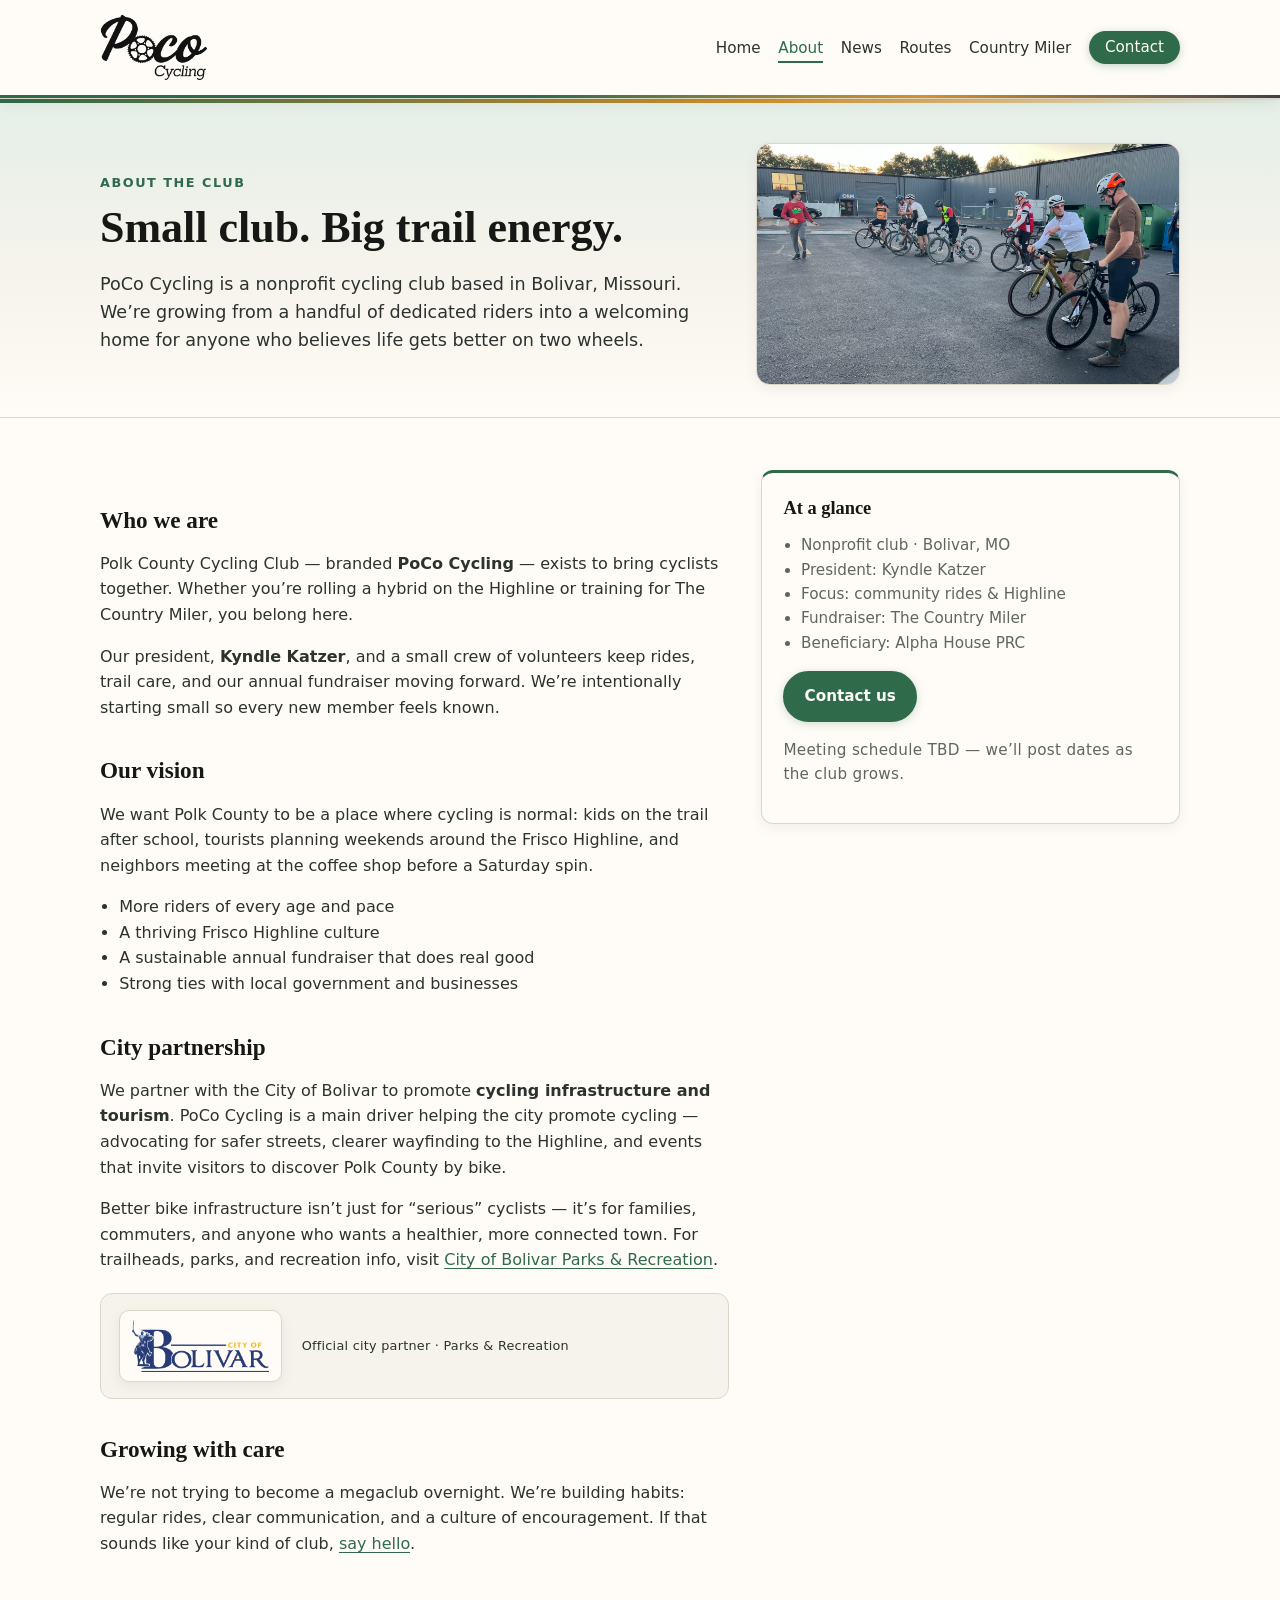
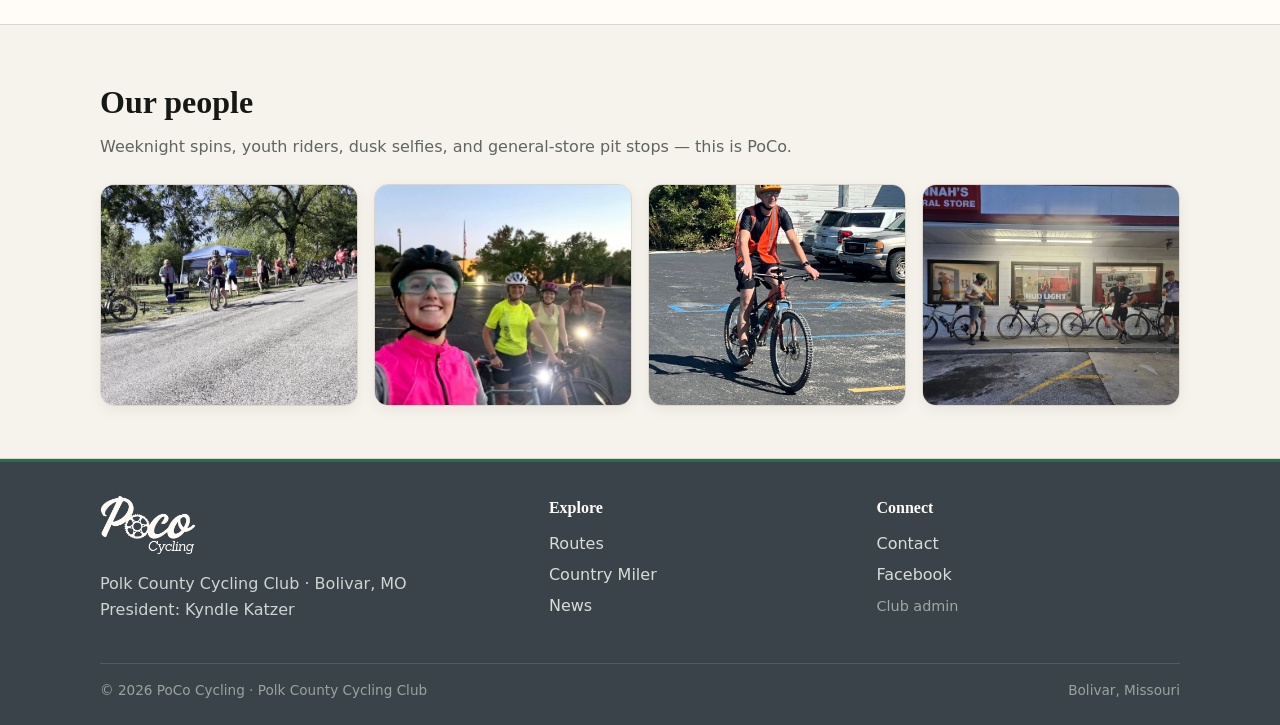
==== about.html @ ad8faf5b "Hide club join signup until membership form is ready Nav/footer CTAs now say Contact. Contact page e" ====
<!DOCTYPE html>
<html lang="en">
<head>
  <meta charset="utf-8">
  <meta name="viewport" content="width=device-width, initial-scale=1">
  <title>About — PoCo Cycling</title>
  <meta name="description" content="Who we are: Polk County Cycling Club in Bolivar, MO — mission, city partnership, and growth.">
  <link rel="stylesheet" href="css/styles.css">
  <link rel="icon" href="assets/poco-logo.png" type="image/png">
</head>
<body>
  <header class="site-header">
    <div class="container nav-wrap">
      <a class="brand" href="index.html" aria-label="PoCo Cycling home">
        <img class="brand-mark" src="assets/poco-logo-transparent.png" alt="PoCo Cycling">
      </a>
      <button class="nav-toggle" type="button" aria-expanded="false" aria-controls="site-nav">Menu</button>
      <nav class="site-nav" id="site-nav" aria-label="Primary">
        <ul>
          <li><a href="index.html">Home</a></li>
          <li><a href="about.html" aria-current="page">About</a></li>
          <li><a href="news.html">News</a></li>
          <li><a href="routes.html">Routes</a></li>
          <li><a href="country-miler.html">Country Miler</a></li>
          <li><a class="nav-cta" href="contact.html">Contact</a></li>
        </ul>
      </nav>
    </div>
  </header>

  <main>
    <section class="page-hero page-hero-split">
      <div class="container page-hero-grid">
        <div class="page-hero-copy">
          <p class="eyebrow">About the club</p>
          <h1>Small club. Big trail energy.</h1>
          <p class="lede">PoCo Cycling is a nonprofit cycling club based in Bolivar, Missouri. We’re growing from a handful of dedicated riders into a welcoming home for anyone who believes life gets better on two wheels.</p>
        </div>
        <aside class="page-hero-aside">
          <figure class="hero-aside-card">
            <img src="assets/photos/group-prep-parking-lot.jpg" alt="Group of PoCo cyclists preparing for a ride in a parking lot at golden hour" width="900" height="600" loading="eager">
          </figure>
        </aside>
      </div>
    </section>

    <section class="section">
      <div class="container two-col">
        <div class="prose">
          <h2>Who we are</h2>
          <p>Polk County Cycling Club — branded <strong>PoCo Cycling</strong> — exists to bring cyclists together. Whether you’re rolling a hybrid on the Highline or training for The Country Miler, you belong here.</p>
          <p>Our president, <strong>Kyndle Katzer</strong>, and a small crew of volunteers keep rides, trail care, and our annual fundraiser moving forward. We’re intentionally starting small so every new member feels known.</p>

          <h2>Our vision</h2>
          <p>We want Polk County to be a place where cycling is normal: kids on the trail after school, tourists planning weekends around the Frisco Highline, and neighbors meeting at the coffee shop before a Saturday spin.</p>
          <ul>
            <li>More riders of every age and pace</li>
            <li>A thriving Frisco Highline culture</li>
            <li>A sustainable annual fundraiser that does real good</li>
            <li>Strong ties with local government and businesses</li>
          </ul>

          <h2 id="partnership">City partnership</h2>
          <p>We partner with the City of Bolivar to promote <strong>cycling infrastructure and tourism</strong>. PoCo Cycling is a main driver helping the city promote cycling — advocating for safer streets, clearer wayfinding to the Highline, and events that invite visitors to discover Polk County by bike.</p>
          <p>Better bike infrastructure isn’t just for “serious” cyclists — it’s for families, commuters, and anyone who wants a healthier, more connected town. For trailheads, parks, and recreation info, visit <a href="https://www.bolivar.mo.us/parks-recreation" target="_blank" rel="noopener noreferrer">City of Bolivar Parks &amp; Recreation</a>.</p>
          <div class="partner-callout">
            <a class="partner-logo-link" href="https://www.bolivar.mo.us/parks-recreation" target="_blank" rel="noopener noreferrer">
              <img class="partner-logo" src="assets/partners/city-of-bolivar-logo.png" alt="City of Bolivar" width="160" height="80" loading="lazy">
            </a>
            <p class="meta">Official city partner · Parks &amp; Recreation</p>
          </div>

          <h2>Growing with care</h2>
          <p>We’re not trying to become a megaclub overnight. We’re building habits: regular rides, clear communication, and a culture of encouragement. If that sounds like your kind of club, <a href="contact.html">say hello</a>.</p>
        </div>
        <aside class="aside-card">
          <h3>At a glance</h3>
          <ul>
            <li>Nonprofit club · Bolivar, MO</li>
            <li>President: Kyndle Katzer</li>
            <li>Focus: community rides &amp; Highline</li>
            <li>Fundraiser: The Country Miler</li>
            <li>Beneficiary: Alpha House PRC</li>
          </ul>
          <p style="margin-top:1rem"><a class="btn" href="contact.html">Contact us</a></p>
          <p class="meta" style="margin-top:1rem">Meeting schedule TBD — we’ll post dates as the club grows.</p>
        </aside>
      </div>
    </section>

    <section class="section section-alt" aria-label="Community photos">
      <div class="container">
        <div class="section-head">
          <div>
            <h2>Our people</h2>
            <p>Weeknight spins, youth riders, dusk selfies, and general-store pit stops — this is PoCo.</p>
          </div>
        </div>
        <div class="photo-strip photo-strip-4">
          <figure class="photo-frame">
            <img src="assets/photos/cm-video-still-1.jpg" alt="Still from a Country Miler course video showing Polk County road miles" width="800" height="600" loading="lazy">
          </figure>
          <figure class="photo-frame">
            <img src="assets/photos/women-riders-dusk-selfie.jpg" alt="Women cyclists posing for a dusk selfie in high-visibility gear" width="800" height="1000" loading="lazy">
          </figure>
          <figure class="photo-frame">
            <img src="assets/photos/young-rider-mtb-parking-lot.jpg" alt="Smiling young mountain bike rider in an orange safety vest and yellow helmet in a parking lot" width="800" height="1000" loading="lazy">
          </figure>
          <figure class="photo-frame">
            <img src="assets/photos/hannahs-general-store-stop.jpg" alt="Riders refueling at Hannah's General Store after dark" width="800" height="600" loading="lazy">
          </figure>
        </div>
      </div>
    </section>

  </main>

  <footer class="site-footer">
    <div class="container">
      <div class="footer-grid">
        <div>
          <img class="footer-mark" src="assets/poco-logo-white.png" alt="">
          <p>Polk County Cycling Club · Bolivar, MO<br>President: Kyndle Katzer</p>
        </div>
        <div>
          <h3>Explore</h3>
          <ul>
            <li><a href="routes.html">Routes</a></li>
            <li><a href="country-miler.html">Country Miler</a></li>
            <li><a href="news.html">News</a></li>
          </ul>
        </div>
        <div>
          <h3>Connect</h3>
          <ul>
            <li><a href="contact.html">Contact</a></li>
            <li><a href="https://www.facebook.com/profile.php?id=61550557324819" rel="noopener noreferrer" target="_blank">Facebook</a></li>
            <li><a class="footer-admin" href="admin.html">Club admin</a></li>
          </ul>
        </div>
      </div>
      <div class="footer-bottom">
        <span>© 2026 PoCo Cycling · Polk County Cycling Club</span>
        <span>Bolivar, Missouri</span>
      </div>
    </div>
  </footer>
  <script src="js/main.js"></script>
</body>
</html>
---- css/styles.css ----
/* =============================================================================
   PoCo Cycling — design tokens & shared styles
   -----------------------------------------------------------------------------
   Club palette (respect B&W PoCo logo on light/white fields):
     --ink          #161816   near-black charcoal (body text)
     --ink-soft     #2c322e   secondary text
     --muted        #5e665f   captions / meta
     --paper        #f6f3ec   warm paper background
     --paper-deep   #efeae0   deeper warm paper
     --white        #fffcf7   warm off-white (not sterile gray)
     --line         #ddd6c8   warm hairline borders
     --trail        #2f6b4a   Highline / prairie green — primary brand
     --trail-deep   #245538   hover / pressed green
     --trail-wash   #e4efe8   soft green section wash
     --slate        #3a434a   asphalt slate — secondary surfaces
     --slate-soft   #e8ebed   soft slate wash
     --sun          #d4922a   warm gold / sunset — CTAs (sparingly)
     --sun-deep     #b8781c   sun hover

   Country Miler (deeper earthy variant on .cm-page):
     --barn         #8b2e2e   barn red
     --barn-dark    #6b2222
     --olive        #5a6b3a
     --gold         #c4a35a
     --tan          #e8d9b5
     --cm-bg        #f4ebe0
   ============================================================================= */

:root {
  --ink: #161816;
  --ink-soft: #2c322e;
  --muted: #5e665f;
  --paper: #f6f3ec;
  --paper-deep: #efeae0;
  --white: #fffcf7;
  --line: #ddd6c8;
  --trail: #2f6b4a;
  --trail-deep: #245538;
  --trail-wash: #e4efe8;
  --slate: #3a434a;
  --slate-soft: #e8ebed;
  --sun: #d4922a;
  --sun-deep: #b8781c;
  --barn: #8b2e2e;
  --barn-dark: #6b2222;
  --olive: #5a6b3a;
  --gold: #c4a35a;
  --tan: #e8d9b5;
  --cm-bg: #f4ebe0;
  --radius: 12px;
  --shadow: 0 10px 32px rgba(22, 24, 22, 0.1);
  --shadow-sm: 0 4px 14px rgba(22, 24, 22, 0.06);
  --max: 1080px;
  --font-sans: "Segoe UI", system-ui, -apple-system, sans-serif;
  --font-serif: Georgia, "Times New Roman", serif;
}

*,
*::before,
*::after {
  box-sizing: border-box;
}

html {
  scroll-behavior: smooth;
}

body {
  margin: 0;
  font-family: var(--font-sans);
  color: var(--ink);
  background: var(--white);
  line-height: 1.6;
  min-height: 100vh;
  display: flex;
  flex-direction: column;
}

img,
svg {
  max-width: 100%;
  height: auto;
  display: block;
}

a {
  color: var(--trail);
  text-decoration-thickness: 1px;
  text-underline-offset: 3px;
}

a:hover {
  color: var(--trail-deep);
}

.container {
  width: min(100% - 2rem, var(--max));
  margin-inline: auto;
}

/* Header / nav — stronger bar, logo on white field */
.site-header {
  border-bottom: 1px solid var(--line);
  background: var(--white);
  position: sticky;
  top: 0;
  z-index: 50;
  box-shadow: 0 1px 0 rgba(47, 107, 74, 0.06), var(--shadow-sm);
}

.site-header::after {
  content: "";
  display: block;
  height: 3px;
  background: linear-gradient(
    90deg,
    var(--trail) 0%,
    var(--trail) 42%,
    var(--sun) 72%,
    var(--slate) 100%
  );
}

.nav-wrap {
  display: flex;
  align-items: center;
  justify-content: space-between;
  gap: 1rem;
  padding: 0.85rem 0;
}

.brand {
  display: flex;
  align-items: center;
  gap: 0.65rem;
  text-decoration: none;
  padding: 0;
  border-radius: 0;
  background: transparent;
}

.brand:hover {
  opacity: 1;
  color: inherit;
}

.brand-mark {
  width: 108px;
  height: auto;
}

.brand-text {
  display: none;
}

.nav-toggle {
  display: none;
  background: var(--trail);
  color: var(--white);
  border: 0;
  border-radius: 6px;
  padding: 0.45rem 0.7rem;
  font-size: 0.85rem;
  cursor: pointer;
}

.nav-toggle:hover {
  background: var(--trail-deep);
}

.site-nav ul {
  list-style: none;
  margin: 0;
  padding: 0;
  display: flex;
  flex-wrap: wrap;
  gap: 0.25rem 1.1rem;
  align-items: center;
}

.site-nav a {
  text-decoration: none;
  font-size: 0.95rem;
  font-weight: 500;
  color: var(--ink-soft);
  padding: 0.25rem 0;
  border-bottom: 2px solid transparent;
}

.site-nav a:hover,
.site-nav a[aria-current="page"] {
  color: var(--trail);
  border-bottom-color: var(--trail);
}

.site-nav .nav-cta {
  background: var(--trail);
  color: var(--white) !important;
  padding: 0.45rem 1rem;
  border-radius: 999px;
  border-bottom: 0 !important;
  box-shadow: 0 2px 8px rgba(47, 107, 74, 0.28);
}

.site-nav .nav-cta:hover {
  background: var(--trail-deep);
  color: var(--white) !important;
}

/* Hero — color band + soft gradient */
.hero {
  position: relative;
  padding: 3.75rem 0 3.25rem;
  background:
    linear-gradient(165deg, var(--trail-wash) 0%, var(--paper) 38%, var(--white) 78%);
  border-bottom: 1px solid var(--line);
  overflow: hidden;
}

.hero::before {
  content: "";
  position: absolute;
  inset: 0 0 auto 0;
  height: 6px;
  background: linear-gradient(90deg, var(--trail), var(--sun) 55%, var(--slate));
}

.hero-band {
  position: absolute;
  right: -8%;
  bottom: -18%;
  width: min(52vw, 520px);
  height: min(42vw, 360px);
  pointer-events: none;
  opacity: 0.14;
  color: var(--trail);
}

.hero-band svg {
  width: 100%;
  height: 100%;
}

.hero-grid {
  position: relative;
  z-index: 1;
  display: grid;
  grid-template-columns: 1.2fr 0.8fr;
  gap: 2.5rem;
  align-items: start;
}

.hero-logo {
  width: min(280px, 100%);
  margin-bottom: 1.25rem;
  padding: 0.65rem 0.85rem;
  background: var(--white);
  border-radius: 10px;
  border: 1px solid var(--line);
  box-shadow: var(--shadow-sm);
}

.eyebrow {
  font-size: 0.8rem;
  letter-spacing: 0.12em;
  text-transform: uppercase;
  color: var(--trail);
  margin: 0 0 0.6rem;
  font-weight: 700;
}

.hero h1,
.page-hero h1 {
  font-family: var(--font-serif);
  font-size: clamp(1.9rem, 4vw, 2.75rem);
  line-height: 1.15;
  margin: 0 0 1rem;
  font-weight: 700;
  color: var(--ink);
}

.lede {
  font-size: 1.1rem;
  color: var(--ink-soft);
  max-width: 38rem;
  margin: 0 0 1.5rem;
}

.cta-row {
  display: flex;
  flex-wrap: wrap;
  gap: 0.75rem;
}

.btn {
  display: inline-flex;
  align-items: center;
  justify-content: center;
  gap: 0.4rem;
  padding: 0.7rem 1.2rem;
  border-radius: 999px;
  border: 2px solid var(--trail);
  background: var(--trail);
  color: var(--white);
  text-decoration: none;
  font-weight: 600;
  font-size: 0.95rem;
  cursor: pointer;
  transition: background 0.15s ease, border-color 0.15s ease, transform 0.15s ease, box-shadow 0.15s ease;
  box-shadow: 0 2px 10px rgba(47, 107, 74, 0.22);
}

.btn:hover {
  background: var(--trail-deep);
  border-color: var(--trail-deep);
  color: var(--white);
  transform: translateY(-1px);
}

.btn-outline {
  background: transparent;
  color: var(--trail);
  box-shadow: none;
}

.btn-outline:hover {
  color: var(--white);
  background: var(--trail);
  border-color: var(--trail);
}

.btn-sun {
  background: var(--sun);
  border-color: var(--sun);
  color: var(--ink);
  box-shadow: 0 2px 10px rgba(212, 146, 42, 0.35);
}

.btn-sun:hover {
  background: var(--sun-deep);
  border-color: var(--sun-deep);
  color: var(--white);
}

.btn-barn {
  background: var(--barn);
  border-color: var(--barn);
  box-shadow: 0 2px 10px rgba(139, 46, 46, 0.28);
}

.btn-barn:hover {
  background: var(--barn-dark);
  border-color: var(--barn-dark);
  color: var(--white);
}

.btn-slate {
  background: var(--slate);
  border-color: var(--slate);
  box-shadow: 0 2px 10px rgba(58, 67, 74, 0.28);
}

.btn-slate:hover {
  background: var(--ink);
  border-color: var(--ink);
  color: var(--white);
}

/* Featured trail card — magnetic */
.hero-card {
  background: var(--white);
  border: 1px solid var(--line);
  border-radius: calc(var(--radius) + 2px);
  padding: 1.5rem 1.6rem;
  box-shadow: var(--shadow);
  border-top: 4px solid var(--trail);
  position: relative;
  transition: transform 0.2s ease, box-shadow 0.2s ease;
}

.hero-card:hover {
  transform: translateY(-3px);
  box-shadow: 0 16px 40px rgba(47, 107, 74, 0.16);
}

.hero-card .eyebrow {
  color: var(--sun-deep);
}

.hero-card h2 {
  font-family: var(--font-serif);
  font-size: 1.35rem;
  margin: 0 0 0.5rem;
  color: var(--ink);
}

.hero-card p {
  margin: 0 0 1rem;
  color: var(--muted);
  font-size: 0.95rem;
}

.hero-card .btn-outline {
  border-color: var(--trail);
  color: var(--trail);
}

.hero-card .btn-outline:hover {
  background: var(--trail);
  color: var(--white);
}


/* Full-bleed photo hero (home) */
.hero.hero-photo {
  background: #1a221c url("../assets/photos/pov-country-road-golden-hour.jpg") center 40% / cover no-repeat;
}

.hero-photo {
  position: relative;
  box-sizing: border-box;
  min-height: 100dvh !important;
  min-height: 100svh !important;
  min-height: 100vh !important;
  height: calc(100dvh) !important;
  height: calc(100svh) !important;
  height: 100vh !important;
  display: flex;
  align-items: flex-end;
  padding: 0 !important;
  margin: 0;
  border-bottom: 0;
  overflow: hidden;
  background-color: #1a221c;
  background-image: url("../assets/photos/pov-country-road-golden-hour.jpg");
  background-size: cover;
  background-position: center 40%;
  background-repeat: no-repeat;
  /* kill inherited .hero wash */
  background-blend-mode: normal;
}

.hero-photo::before {
  /* Override thin accent bar from .hero — full overlay handled by .hero-photo-overlay */
  display: none;
}

.hero-photo-overlay {
  position: absolute;
  inset: 0;
  pointer-events: none;
  /* Bottom-left readability only — top sky stays clear (no grey banner) */
  background:
    linear-gradient(
      180deg,
      rgba(22, 24, 22, 0) 0%,
      rgba(22, 24, 22, 0) 42%,
      rgba(22, 24, 22, 0.35) 72%,
      rgba(22, 24, 22, 0.78) 100%
    ),
    radial-gradient(
      ellipse 95% 75% at 12% 100%,
      rgba(22, 24, 22, 0.72) 0%,
      rgba(22, 24, 22, 0.35) 42%,
      rgba(22, 24, 22, 0) 72%
    );
}

.hero-photo-content {
  position: relative;
  z-index: 1;
  padding: 5.5rem 0 3.75rem;
  max-width: 40rem;
  margin-left: 0;
  margin-right: auto;
}

.hero-photo .eyebrow {
  color: var(--sun);
  text-shadow: 0 1px 2px rgba(0, 0, 0, 0.35);
}

.hero-photo h1 {
  color: #fffcf7;
  text-shadow: 0 2px 18px rgba(0, 0, 0, 0.35);
}

.hero-photo .lede {
  color: rgba(255, 252, 247, 0.9);
  max-width: 36rem;
  text-shadow: 0 1px 8px rgba(0, 0, 0, 0.25);
}

.hero-photo .btn {
  box-shadow: 0 4px 16px rgba(0, 0, 0, 0.28);
}

.hero-photo .btn-outline {
  background: transparent;
  border-color: rgba(255, 252, 247, 0.85);
  color: #fffcf7;
  box-shadow: none;
}

.hero-photo .btn-outline:hover {
  background: rgba(255, 252, 247, 0.14);
  border-color: #fffcf7;
  color: #fffcf7;
}

.hero-photo .cta-row {
  margin-top: 0.25rem;
}

/* Frisco featured route photo */
.route-featured-photo {
  margin: 0.85rem 0 1rem;
  border-radius: calc(var(--radius) - 2px);
  overflow: hidden;
  border: 1px solid #c5d9cb;
  box-shadow: var(--shadow-sm);
  max-width: 42rem;
}

.route-featured-photo img {
  width: 100%;
  height: 220px;
  object-fit: cover;
  display: block;
}

/* Sections — alternating warm paper / soft green wash */
.section {
  padding: 3.25rem 0;
}

.section-alt {
  background: var(--paper);
  border-block: 1px solid var(--line);
}

.section-wash {
  background: var(--trail-wash);
  border-block: 1px solid #cfded3;
}

.section-head {
  display: flex;
  flex-wrap: wrap;
  align-items: end;
  justify-content: space-between;
  gap: 1rem;
  margin-bottom: 1.5rem;
}

.section-head h2 {
  font-family: var(--font-serif);
  font-size: clamp(1.5rem, 3vw, 2rem);
  margin: 0;
}

.section-head p {
  margin: 0.35rem 0 0;
  color: var(--muted);
}

.link-more {
  font-weight: 600;
  white-space: nowrap;
  color: var(--trail);
  text-decoration: none;
}

.link-more:hover {
  color: var(--trail-deep);
  text-decoration: underline;
}

/* Cards */
.card-grid {
  display: grid;
  grid-template-columns: repeat(3, 1fr);
  gap: 1.25rem;
}

.card {
  background: var(--white);
  border: 1px solid var(--line);
  border-radius: var(--radius);
  padding: 1.3rem 1.4rem;
  display: flex;
  flex-direction: column;
  gap: 0.5rem;
  box-shadow: var(--shadow-sm);
  transition: box-shadow 0.15s ease, border-color 0.15s ease;
}

.card:hover {
  box-shadow: var(--shadow);
  border-color: #cfc6b4;
}

.card h3 {
  font-family: var(--font-serif);
  font-size: 1.15rem;
  margin: 0;
}

.card p {
  margin: 0;
  color: var(--muted);
  font-size: 0.95rem;
  flex: 1;
}

.card > a:not(.btn):not(.btn-outline) {
  font-weight: 600;
  text-decoration: none;
  color: var(--trail);
}

.card > a:not(.btn):not(.btn-outline):hover {
  text-decoration: underline;
  color: var(--trail-deep);
}

.meta {
  font-size: 0.8rem;
  color: var(--muted);
  letter-spacing: 0.02em;
}

.tag {
  display: inline-block;
  font-size: 0.72rem;
  font-weight: 700;
  letter-spacing: 0.06em;
  text-transform: uppercase;
  border: 1px solid var(--line);
  border-radius: 999px;
  padding: 0.2rem 0.55rem;
  color: var(--ink-soft);
  background: var(--paper);
  width: fit-content;
}

.tag-trail,
.badge-trail {
  background: var(--trail);
  color: var(--white);
  border-color: var(--trail);
}

.sample-note {
  font-size: 0.75rem;
  color: #888;
  font-style: italic;
}

/* Callout / feature band — asphalt slate */
.callout {
  display: grid;
  grid-template-columns: 1.4fr 1fr;
  gap: 2rem;
  align-items: center;
  background:
    linear-gradient(135deg, var(--slate) 0%, #2a3136 55%, #243028 100%);
  color: var(--white);
  border-radius: calc(var(--radius) + 4px);
  padding: 2.1rem 2.35rem;
  overflow: hidden;
  box-shadow: var(--shadow);
  position: relative;
}

.callout::before {
  content: "";
  position: absolute;
  inset: 0 auto 0 0;
  width: 5px;
  background: linear-gradient(180deg, var(--sun), var(--trail));
}

.callout h2 {
  font-family: var(--font-serif);
  margin: 0 0 0.6rem;
  font-size: clamp(1.4rem, 2.5vw, 1.85rem);
}

.callout p {
  margin: 0 0 1.1rem;
  color: #d4dad6;
  max-width: 36rem;
}

.callout .btn-outline {
  border-color: var(--white);
  color: var(--white);
}

.callout .btn-outline:hover {
  background: rgba(255, 255, 255, 0.14);
  color: var(--white);
  border-color: var(--white);
}

.callout-stat {
  border-left: 1px solid rgba(255, 255, 255, 0.18);
  padding-left: 1.5rem;
}

.callout-stat strong {
  display: block;
  font-family: var(--font-serif);
  font-size: 2rem;
  line-height: 1.1;
  color: var(--sun);
}

.callout-stat span {
  color: #b8c0ba;
  font-size: 0.9rem;
}

/* Page hero (inner pages) */
.page-hero {
  position: relative;
  padding: 2.75rem 0 2rem;
  border-bottom: 1px solid var(--line);
  background:
    linear-gradient(180deg, var(--trail-wash) 0%, var(--paper) 55%, var(--white) 100%);
  overflow: hidden;
}

.page-hero::before {
  content: "";
  position: absolute;
  inset: 0 0 auto 0;
  height: 4px;
  background: linear-gradient(90deg, var(--trail) 0%, var(--sun) 60%, transparent 100%);
}

.page-hero .container {
  position: relative;
  z-index: 1;
}

.page-hero .lede {
  margin-bottom: 0;
}

/* Prose */
.prose {
  max-width: 42rem;
}

.prose h2 {
  font-family: var(--font-serif);
  margin: 2rem 0 0.75rem;
  font-size: 1.45rem;
}

.prose p {
  margin: 0 0 1rem;
  color: var(--ink-soft);
}

.prose ul {
  margin: 0 0 1rem;
  padding-left: 1.2rem;
  color: var(--ink-soft);
}

.prose a {
  color: var(--trail);
}

.two-col {
  display: grid;
  grid-template-columns: 1.2fr 0.8fr;
  gap: 2rem;
  align-items: start;
}

.aside-card {
  background: var(--white);
  border: 1px solid var(--line);
  border-radius: var(--radius);
  padding: 1.35rem;
  position: sticky;
  top: 5rem;
  box-shadow: var(--shadow-sm);
  border-top: 3px solid var(--trail);
}

.aside-card h3 {
  font-family: var(--font-serif);
  margin: 0 0 0.6rem;
  font-size: 1.15rem;
}

.aside-card p,
.aside-card li {
  color: var(--muted);
  font-size: 0.95rem;
}

.aside-card ul {
  margin: 0;
  padding-left: 1.1rem;
}

/* Routes */
.route-featured {
  border: 1px solid var(--line);
  border-radius: var(--radius);
  padding: 1.6rem 1.7rem;
  margin-bottom: 1.5rem;
  background: var(--white);
  box-shadow: var(--shadow-sm);
}

.route-featured h3 {
  font-family: var(--font-serif);
  font-size: 1.5rem;
  margin: 0.5rem 0 0.4rem;
}

.route-meta {
  display: flex;
  flex-wrap: wrap;
  gap: 0.5rem 1rem;
  margin: 0.75rem 0 1rem;
  font-size: 0.9rem;
  color: var(--muted);
}

.route-featured-highline {
  border: 2px solid var(--trail);
  background:
    linear-gradient(165deg, var(--trail-wash) 0%, var(--white) 48%);
  box-shadow: 0 12px 36px rgba(47, 107, 74, 0.12);
  position: relative;
  padding-right: 6rem;
}

.route-featured-mark {
  position: absolute;
  right: 1.1rem;
  top: 1.1rem;
  width: 72px;
  height: 72px;
  object-fit: contain;
  border-radius: 50%;
  background: var(--white);
  border: 2px solid rgba(47, 107, 74, 0.22);
  box-shadow: 0 6px 18px rgba(47, 107, 74, 0.14);
  padding: 0.35rem;
  z-index: 1;
}

/* Leaflet GPX embeds */
.map-embed {
  width: 100%;
  min-height: 280px;
  height: 280px;
  border-radius: 8px;
  border: 1px solid var(--line);
  background: var(--trail-wash);
  margin: 0.75rem 0 1rem;
  z-index: 1;
}

.map-embed.map-embed-error {
  display: flex;
  align-items: center;
  justify-content: center;
  color: var(--muted);
  font-size: 0.9rem;
  padding: 1rem;
}

.badge {
  display: inline-block;
  background: var(--slate);
  color: var(--white);
  font-size: 0.72rem;
  font-weight: 700;
  letter-spacing: 0.05em;
  text-transform: uppercase;
  padding: 0.25rem 0.55rem;
  border-radius: 4px;
}

.note-box {
  background: var(--paper);
  border-left: 3px solid var(--trail);
  padding: 0.9rem 1rem;
  font-size: 0.9rem;
  color: var(--muted);
  margin-top: 1.5rem;
  border-radius: 0 8px 8px 0;
}

/* Country Miler theme */
.cm-page .page-hero {
  background: linear-gradient(135deg, var(--cm-bg) 0%, #fff8f0 55%, var(--white) 100%);
  border-bottom-color: var(--tan);
}

.cm-page .page-hero::before {
  background: linear-gradient(90deg, var(--barn) 0%, var(--gold) 45%, var(--olive) 100%);
}

.cm-page .site-header::after {
  background: linear-gradient(90deg, var(--barn), var(--gold) 50%, var(--olive));
}

.cm-page .site-nav a[aria-current="page"] {
  color: var(--barn);
  border-bottom-color: var(--barn);
}

.cm-page .nav-cta {
  background: var(--barn);
  box-shadow: 0 2px 8px rgba(139, 46, 46, 0.3);
}

.cm-page .nav-cta:hover {
  background: var(--barn-dark);
}

.cm-band {
  background: var(--cm-bg);
  border-block: 1px solid var(--tan);
}

.cm-facts {
  display: grid;
  grid-template-columns: repeat(4, 1fr);
  gap: 1rem;
}

.cm-fact {
  background: var(--white);
  border: 1px solid var(--tan);
  border-radius: var(--radius);
  padding: 1.15rem 1.15rem;
  text-align: center;
  box-shadow: var(--shadow-sm);
}

.cm-fact strong {
  display: block;
  font-family: var(--font-serif);
  font-size: 1.35rem;
  color: var(--barn);
  margin-bottom: 0.25rem;
}

.cm-fact span {
  font-size: 0.85rem;
  color: var(--muted);
}

.cm-accent {
  color: var(--barn);
}

.cm-olive {
  color: var(--olive);
}

.cm-flyer {
  margin: 0;
  text-align: center;
}

.cm-flyer img {
  margin-inline: auto;
  max-width: min(100%, 520px);
  border-radius: calc(var(--radius) + 2px);
  border: 1px solid var(--tan);
  box-shadow: var(--shadow);
}

.cm-flyer figcaption {
  margin-top: 0.75rem;
  font-size: 0.85rem;
  color: var(--muted);
}

/* Form */
.form {
  display: grid;
  gap: 1rem;
  max-width: 32rem;
}

.form label {
  display: grid;
  gap: 0.35rem;
  font-weight: 600;
  font-size: 0.9rem;
}

.form input,
.form textarea,
.form select {
  font: inherit;
  padding: 0.65rem 0.75rem;
  border: 1px solid #c9c2b4;
  border-radius: 8px;
  background: var(--white);
}

.form input:focus,
.form textarea:focus,
.form select:focus {
  outline: 2px solid var(--trail);
  outline-offset: 1px;
  border-color: var(--trail);
}

.form-note {
  font-size: 0.85rem;
  color: var(--muted);
  margin: 0;
}

.form-success {
  display: none;
  background: var(--trail-wash);
  border: 1px solid #b7d4b7;
  color: #245024;
  padding: 0.9rem 1rem;
  border-radius: 8px;
  font-size: 0.95rem;
}

.form-success.is-visible {
  display: block;
}

/* News list */
.news-list {
  display: grid;
  gap: 1rem;
}

.news-item {
  background: var(--white);
  border: 1px solid var(--line);
  border-radius: var(--radius);
  padding: 1.25rem 1.4rem;
  box-shadow: var(--shadow-sm);
}

.news-item h3 {
  font-family: var(--font-serif);
  margin: 0.35rem 0 0.5rem;
  font-size: 1.25rem;
}

.news-item p {
  margin: 0;
  color: var(--muted);
}

/* Footer — asphalt slate */
.site-footer {
  margin-top: auto;
  border-top: 3px solid var(--trail);
  background: var(--slate);
  color: #cfd5d1;
  padding: 2.1rem 0 1.5rem;
}

.footer-grid {
  display: grid;
  grid-template-columns: 1.4fr 1fr 1fr;
  gap: 1.5rem;
  margin-bottom: 1.5rem;
}

.site-footer h3 {
  color: var(--white);
  font-family: var(--font-serif);
  font-size: 1rem;
  margin: 0 0 0.6rem;
}

.site-footer a {
  color: #d8ddd9;
  text-decoration: none;
}

.site-footer a:hover {
  color: var(--sun);
}

.site-footer ul {
  list-style: none;
  margin: 0;
  padding: 0;
}

.site-footer li {
  margin-bottom: 0.35rem;
}

.footer-mark {
  width: 96px;
  height: auto;
  margin-bottom: 0.75rem;
}

.footer-bottom {
  border-top: 1px solid rgba(255, 255, 255, 0.12);
  padding-top: 1rem;
  font-size: 0.85rem;
  color: #9aa39c;
  display: flex;
  flex-wrap: wrap;
  gap: 0.5rem 1.5rem;
  justify-content: space-between;
}

/* Utilities */
.sr-only {
  position: absolute;
  width: 1px;
  height: 1px;
  padding: 0;
  margin: -1px;
  overflow: hidden;
  clip: rect(0, 0, 0, 0);
  border: 0;
}

.optional {
  font-weight: 500;
  color: var(--muted);
  font-size: 0.85em;
}

.form-section-title {
  font-family: var(--font-serif);
  font-size: clamp(1.35rem, 2.5vw, 1.75rem);
  margin: 0 0 0.5rem;
}

.form-lede {
  color: var(--muted);
  margin: 0 0 1.25rem;
  max-width: 36rem;
}

.checkbox-label {
  display: flex !important;
  align-items: flex-start;
  gap: 0.65rem;
  font-weight: 500 !important;
  cursor: pointer;
}

.checkbox-label input {
  margin-top: 0.25rem;
  width: auto;
  flex-shrink: 0;
}

.card-soon {
  border-style: dashed;
  background: var(--paper);
  box-shadow: none;
}

.card .btn,
.card .btn-outline {
  margin-top: 0.35rem;
  align-self: flex-start;
}

.footer-admin {
  opacity: 0.65;
  font-size: 0.9em;
}

.form-error {
  background: #fceeee;
  border: 1px solid #e0b4b4;
  color: #6b2222;
  padding: 0.75rem 1rem;
  border-radius: 8px;
  font-size: 0.95rem;
  margin-bottom: 1rem;
}

.admin-gate {
  max-width: 28rem;
}

.admin-list {
  display: grid;
  gap: 1rem;
  margin-bottom: 1.5rem;
}

.admin-item {
  display: flex;
  flex-wrap: wrap;
  gap: 1rem;
  justify-content: space-between;
  align-items: flex-start;
  border: 1px solid var(--line);
  border-radius: var(--radius);
  padding: 1.15rem 1.25rem;
  background: var(--white);
  box-shadow: var(--shadow-sm);
}

.admin-item h3 {
  font-family: var(--font-serif);
  font-size: 1.15rem;
  margin: 0 0 0.35rem;
}

.admin-item p {
  margin: 0 0 0.35rem;
  color: var(--muted);
  font-size: 0.95rem;
}

.admin-actions {
  display: flex;
  flex-wrap: wrap;
  gap: 0.5rem;
}

.note-box code {
  font-size: 0.85em;
}

.route-map-grid {
  display: grid;
  grid-template-columns: repeat(2, 1fr);
  gap: 1.25rem;
}

.route-map-grid .card-soon {
  grid-column: 1 / -1;
  max-width: 28rem;
}

.route-card .route-map {
  width: 100%;
  height: 280px;
  border-radius: 8px;
  border: 1px solid var(--line);
  background: var(--trail-wash);
  margin: 0.35rem 0 0.15rem;
  z-index: 1;
}

.route-map-error {
  display: flex;
  align-items: center;
  justify-content: center;
  color: var(--muted);
  font-size: 0.9rem;
  padding: 1rem;
}

.route-actions {
  display: flex;
  flex-wrap: wrap;
  gap: 0.5rem;
  margin-top: 0.35rem;
}

.route-actions .btn {
  margin-top: 0;
}


/* Photo strip & frames — club photography */
.photo-strip-section {
  padding-top: 2rem;
}

.photo-strip {
  display: grid;
  grid-template-columns: 1.4fr 1fr 1fr;
  gap: 1rem;
  align-items: stretch;
}

.photo-strip-3 {
  grid-template-columns: repeat(3, 1fr);
}

.photo-strip-4 {
  grid-template-columns: repeat(4, 1fr);
}

.photo-frame {
  margin: 0;
  background: var(--white);
  border: 1px solid var(--line);
  border-radius: calc(var(--radius) + 2px);
  overflow: hidden;
  box-shadow: var(--shadow-sm);
  display: flex;
  flex-direction: column;
}

.photo-frame img {
  width: 100%;
  height: 220px;
  object-fit: cover;
  display: block;
}

.photo-frame-hero img {
  height: 280px;
}

.photo-frame figcaption {
  padding: 0.65rem 0.85rem 0.8rem;
  font-size: 0.82rem;
  color: var(--muted);
  line-height: 1.35;
  border-top: 1px solid var(--line);
  background: var(--paper);
}

.cm-page .photo-frame {
  border-color: var(--tan);
}

.cm-page .photo-frame figcaption {
  background: var(--cm-bg);
  border-top-color: var(--tan);
}

.news-thumb {
  margin: -0.15rem -0.15rem 0.85rem;
  border-radius: calc(var(--radius) - 2px);
  overflow: hidden;
  border: 1px solid var(--line);
}

.news-thumb img {
  width: 100%;
  height: 160px;
  object-fit: cover;
  display: block;
}

.news-item .news-thumb {
  margin: 0 0 1rem;
  border-radius: var(--radius);
}

.news-item .news-thumb img {
  height: 220px;
}

.card > .news-thumb {
  margin: -1.3rem -1.4rem 0.9rem;
  border-radius: 0;
  border: 0;
  border-bottom: 1px solid var(--line);
}

.card:has(> .news-thumb) {
  overflow: hidden;
}

/* Partner callouts — City of Bolivar */
.partner-band {
  background: var(--trail-wash);
  border-block: 1px solid var(--line);
  padding: 1.15rem 0;
}

.partner-band-inner {
  display: flex;
  flex-wrap: wrap;
  align-items: center;
  gap: 1.25rem 1.75rem;
}

.partner-band-copy {
  flex: 1 1 16rem;
  min-width: 0;
}

.partner-band-copy .eyebrow {
  margin-bottom: 0.25rem;
}

.partner-band-copy p {
  margin: 0 0 0.35rem;
  color: var(--ink-soft);
  font-size: 0.95rem;
  max-width: 40rem;
}

.partner-band-copy p:last-child {
  margin-bottom: 0;
}

.partner-logo-link {
  display: inline-flex;
  align-items: center;
  text-decoration: none;
  background: var(--white);
  border: 1px solid var(--line);
  border-radius: 10px;
  padding: 0.55rem 0.75rem;
  box-shadow: var(--shadow-sm);
}

.partner-logo-link:hover {
  border-color: var(--trail);
}

.partner-logo {
  width: auto;
  height: 52px;
  max-width: 160px;
  object-fit: contain;
}

.partner-callout {
  display: flex;
  flex-wrap: wrap;
  align-items: center;
  gap: 1rem 1.25rem;
  margin-top: 1.25rem;
  padding: 1rem 1.15rem;
  background: var(--paper);
  border: 1px solid var(--line);
  border-radius: var(--radius);
}

.partner-callout .meta {
  margin: 0;
}

.partner-callout-routes {
  margin: 1.5rem 0 0;
  background: var(--trail-wash);
  border-color: #c5d9cb;
}

.partner-callout-routes > div {
  flex: 1 1 16rem;
  min-width: 0;
}

.partner-callout-routes .eyebrow {
  margin-bottom: 0.2rem;
}

.partner-callout-routes p {
  margin: 0 0 0.35rem;
  color: var(--ink-soft);
  font-size: 0.95rem;
}

.partner-callout-routes p:last-child {
  margin-bottom: 0;
}

/* Country Miler — course video */
.cm-video {
  margin: 0;
  max-width: 52rem;
  background: var(--white);
  border: 1px solid var(--tan);
  border-radius: calc(var(--radius) + 2px);
  overflow: hidden;
  box-shadow: var(--shadow-sm);
}

.cm-video video {
  display: block;
  width: 100%;
  height: auto;
  max-height: 70vh;
  background: #1a1a1a;
}

.cm-video figcaption {
  padding: 0.7rem 0.95rem 0.85rem;
  font-size: 0.85rem;
  color: var(--muted);
  background: var(--cm-bg);
  border-top: 1px solid var(--tan);
}

/* Photo placeholder frames (dashed — no fake stock) */
.photo-coming {
  display: flex;
  align-items: center;
  justify-content: center;
  min-height: 140px;
  border: 2px dashed var(--line);
  border-radius: var(--radius);
  background: var(--paper);
  color: var(--muted);
  font-size: 0.85rem;
  font-style: italic;
  text-align: center;
  padding: 1rem;
}

/* Responsive */
@media (max-width: 860px) {
  .hero-grid,
  .callout,
  .two-col,
  .footer-grid,
  .cm-facts,
  .page-hero-grid {
    grid-template-columns: 1fr;
  }

  .hero-aside-card img {
    height: 180px;
  }

  .about-group-photo img {
    height: 200px;
  }

  .photo-strip-gallery {
    grid-template-columns: 1fr;
  }

  .trail-map-cta {
    flex-direction: column;
    align-items: flex-start;
  }

  .route-featured-highline {
    padding-right: 1.6rem;
  }

  .route-featured-mark {
    position: static;
    display: block;
    width: 64px;
    height: 64px;
    margin: 0 0 0.75rem;
  }

  .partner-band-inner,
  .partner-callout-routes {
    flex-direction: column;
    align-items: flex-start;
  }

  .callout-stat {
    border-left: 0;
    border-top: 1px solid rgba(255, 255, 255, 0.2);
    padding-left: 0;
    padding-top: 1.25rem;
  }

  .card-grid {
    grid-template-columns: 1fr;
  }

  .photo-strip,
  .photo-strip-3,
  .photo-strip-4 {
    grid-template-columns: 1fr;
  }

  .photo-frame img,
  .photo-frame-hero img {
    height: 220px;
  }

  .nav-toggle {
    display: inline-flex;
  }

  .site-nav {
    display: none;
    width: 100%;
  }

  .site-nav.is-open {
    display: block;
  }

  .nav-wrap {
    flex-wrap: wrap;
  }

  .site-nav ul {
    flex-direction: column;
    align-items: stretch;
    gap: 0.15rem;
    padding: 0.5rem 0 0.25rem;
  }

  .site-nav a {
    padding: 0.55rem 0;
  }

  .site-nav .nav-cta {
    text-align: center;
    margin-top: 0.35rem;
  }

  .hero-band {
    width: 70vw;
    opacity: 0.1;
  }

  .route-map-grid {
    grid-template-columns: 1fr;
  }

  .route-map-grid .card-soon {
    max-width: none;
  }

  .route-card .route-map {
    height: 240px;
  }

  .hero-photo {
    min-height: 100dvh;
    min-height: 100svh;
    min-height: 100vh;
  }

  .hero-photo-content {
    padding: 4rem 0 2.75rem;
  }

  .route-featured-photo img {
    height: 180px;
  }
}

@media (min-width: 861px) and (max-width: 980px) {
  .card-grid {
    grid-template-columns: repeat(2, 1fr);
  }

  .photo-strip-4,
  .photo-strip-gallery {
    grid-template-columns: repeat(2, 1fr);
  }

  .photo-strip {
    grid-template-columns: 1fr 1fr;
  }

  .photo-strip .photo-frame-hero {
    grid-column: 1 / -1;
  }
}

/* Illustration accents — light, warm, spare */
.illust-divider {
  display: flex;
  justify-content: center;
  padding: 0.25rem 0 0.5rem;
}

.illust-divider img {
  width: min(200px, 42vw);
  height: auto;
  opacity: 0.92;
}

.illust-accent {
  margin: 0 0 1.25rem;
}

.illust-accent-landscape img {
  width: min(260px, 70%);
  height: auto;
  border-radius: 8px;
  opacity: 0.95;
}

.section-head-with-illust {
  display: flex;
  align-items: flex-start;
  gap: 0.75rem;
}

.illust-icon {
  width: 52px;
  height: auto;
  flex-shrink: 0;
  margin-top: 0.15rem;
  opacity: 0.95;
}

/* Frisco Highline detail map CTA (Ozark Greenways) */
.trail-map-cta {
  display: flex;
  flex-wrap: wrap;
  align-items: center;
  justify-content: space-between;
  gap: 1rem 1.5rem;
  margin: 1.75rem 0 2rem;
  padding: 1.15rem 1.35rem;
  background: var(--trail-wash);
  border: 1px solid #c5d9cb;
  border-radius: var(--radius);
  box-shadow: var(--shadow-sm);
}

.trail-map-cta-copy {
  flex: 1 1 16rem;
  min-width: 0;
}

.trail-map-cta-copy h3 {
  font-family: var(--font-serif);
  margin: 0.15rem 0 0.4rem;
  font-size: 1.2rem;
}

.trail-map-cta-copy p {
  margin: 0 0 0.35rem;
  color: var(--ink-soft);
  font-size: 0.95rem;
}

.trail-map-cta-copy .meta {
  margin: 0;
}

.trail-map-cta-actions {
  display: flex;
  flex-wrap: wrap;
  gap: 0.55rem;
}

/* Page hero 2-col (Routes / About) */
.page-hero-grid {
  display: grid;
  grid-template-columns: 1.25fr 0.85fr;
  gap: 1.75rem 2rem;
  align-items: center;
}

.page-hero-copy .lede {
  margin-bottom: 0;
}

.hero-aside-card,
.hero-illust-card {
  margin: 0;
  background: var(--white);
  border: 1px solid var(--line);
  border-radius: calc(var(--radius) + 2px);
  overflow: hidden;
  box-shadow: var(--shadow-sm);
}

.hero-aside-card img {
  width: 100%;
  height: 160px;
  object-fit: cover;
  display: block;
}

.hero-aside-card figcaption {
  padding: 0.85rem 1rem 1rem;
  background: var(--trail-wash);
  border-top: 1px solid #c5d9cb;
}

.hero-aside-card figcaption p {
  margin: 0 0 0.55rem;
  color: var(--ink-soft);
  font-size: 0.9rem;
}

.hero-aside-card .eyebrow {
  margin-bottom: 0.2rem;
}

.hero-aside-card .btn {
  margin-top: 0.15rem;
}

.hero-illust-card {
  background: linear-gradient(165deg, var(--trail-wash) 0%, var(--paper) 100%);
  border-color: #c5d9cb;
  display: flex;
  align-items: center;
  justify-content: center;
  padding: 1rem 1.15rem;
}

.hero-illust-card img {
  width: min(280px, 100%);
  height: auto;
  display: block;
  opacity: 0.96;
}


/* About page hero — real photo (not illustration) */
.page-hero-aside .hero-aside-card img {
  height: 240px;
}

/* About — group photo above Who we are */
.about-group-photo {
  margin: 0 0 1.5rem;
  background: var(--white);
  border: 1px solid var(--line);
  border-radius: calc(var(--radius) + 2px);
  overflow: hidden;
  box-shadow: var(--shadow-sm);
}

.about-group-photo img {
  width: 100%;
  height: 240px;
  object-fit: cover;
  display: block;
}

.about-group-photo figcaption {
  padding: 0.65rem 0.9rem 0.8rem;
  font-size: 0.82rem;
  color: var(--muted);
  background: var(--paper);
  border-top: 1px solid var(--line);
}

/* Alpha House / beneficiary */
.beneficiary-callout {
  display: flex;
  flex-wrap: wrap;
  align-items: flex-start;
  gap: 1rem 1.25rem;
  margin: 0 0 1rem;
  padding: 1rem 1.1rem;
  background: var(--cm-bg);
  border: 1px solid var(--tan);
  border-radius: var(--radius);
}

.beneficiary-callout p {
  flex: 1 1 14rem;
  margin: 0;
}

.aside-beneficiary {
  margin-top: 1rem;
  padding-top: 1rem;
  border-top: 1px solid var(--tan);
}

.aside-beneficiary .partner-logo-link {
  margin-bottom: 0.45rem;
}

.aside-beneficiary .meta {
  margin: 0;
}

.partner-logo-alpha {
  height: 56px;
  max-width: 180px;
}

.partner-logo-link-alpha {
  border-color: var(--tan);
}

.partner-logo-link-alpha:hover {
  border-color: var(--barn);
}

/* News event photo gallery */
.photo-strip-gallery {
  grid-template-columns: repeat(3, 1fr);
}

.photo-strip-gallery .photo-frame img {
  height: 200px;
}


/* Routes hero rail-trail icon */
.page-hero-aside-icon {
  display: flex;
  align-items: center;
  justify-content: center;
  padding: 0.5rem 0;
}
.hero-rail-icon {
  width: min(220px, 70%);
  height: auto;
  display: block;
}
.route-featured-actions {
  margin: 1.1rem 0 0;
}
.route-featured-actions .btn {
  margin-right: 0.5rem;
}


/* Space between city partner callout and Featured routes */
.page-routes .partner-callout-routes {
  margin-bottom: 2.5rem;
}
.page-routes .section-head {
  margin-top: 0.75rem;
  padding-top: 0.5rem;
}
.hero-rail-icon {
  background: transparent;
}

/* Home: nav overlays full-bleed photo hero */
body.page-home {
  /* hero owns the first paint */
}

body.page-home .site-header {
  position: absolute !important;
  top: 0;
  left: 0;
  right: 0;
  width: 100%;
  z-index: 60;
  background: transparent !important;
  border-bottom: none !important;
  box-shadow: none !important;
}

body.page-home .brand {
  background: transparent !important;
}

body.page-home .site-header::after {
  display: none;
}

body.page-home .brand-mark {
  background: transparent;
  border-radius: 0;
  padding: 0;
  box-shadow: none;
  filter: drop-shadow(0 1px 2px rgba(0, 0, 0, 0.45)) drop-shadow(0 2px 8px rgba(0, 0, 0, 0.25));
}

body.page-home .site-nav a {
  color: #fffcf7 !important;
  font-size: 1.08rem;
  font-weight: 600;
  text-shadow:
    0 1px 2px rgba(0, 0, 0, 0.65),
    0 2px 10px rgba(0, 0, 0, 0.4);
  border-bottom-color: transparent;
}

body.page-home .site-nav a:hover,
body.page-home .site-nav a[aria-current="page"] {
  color: #fff;
}

body.page-home .site-nav a[aria-current="page"] {
  box-shadow: inset 0 -2px 0 var(--sun);
}

body.page-home .nav-cta {
  background: var(--trail);
  color: #fffcf7;
  text-shadow: none;
  border: 1px solid rgba(255, 252, 247, 0.25);
}

body.page-home .nav-toggle {
  color: #fffcf7;
  border-color: rgba(255, 252, 247, 0.45);
}

/* After hero: solid sticky header like inner pages */
/* Absolute header is out of flow — hero is true full viewport */
body.page-home .hero-photo-content {
  padding-top: 5.5rem; /* clear absolute nav; does not create white bar */
}

body.page-home .hero-photo {
  margin-top: 0 !important;
  padding-top: 0 !important;
  min-height: 100dvh !important;
  min-height: 100svh !important;
  min-height: 100vh !important;
  height: 100dvh !important;
  height: 100svh !important;
  height: 100vh !important;
  box-sizing: border-box !important;
}

body.page-home.is-scrolled .site-header {
  position: sticky !important;
  top: 0;
  background: var(--white) !important;
  border-bottom: 1px solid var(--line) !important;
  box-shadow: 0 1px 0 rgba(47, 107, 74, 0.06), var(--shadow-sm) !important;
}

body.page-home.is-scrolled .site-header::after {
  display: block;
}

body.page-home.is-scrolled .brand {
  background: transparent !important;
}

body.page-home.is-scrolled .brand-mark {
  background: transparent;
  border-radius: 0;
  padding: 0;
  box-shadow: none;
  filter: none;
}

body.page-home.is-scrolled .site-nav a {
  color: var(--ink-soft) !important;
  font-size: 0.95rem;
  font-weight: 500;
  text-shadow: none;
}

body.page-home.is-scrolled .site-nav a:hover,
body.page-home.is-scrolled .site-nav a[aria-current="page"] {
  color: var(--trail) !important;
  box-shadow: none;
  border-bottom-color: var(--trail);
}

body.page-home.is-scrolled .site-nav a[aria-current="page"] {
  box-shadow: none;
}

body.page-home.is-scrolled .nav-cta {
  background: var(--trail);
  color: var(--white) !important;
  border: 0;
}

body.page-home.is-scrolled .nav-toggle {
  color: var(--white);
  border-color: transparent;
  background: var(--trail);
}



/* Country Miler photo hero (inner page — cream sticky nav stays) */
.cm-page .page-hero.cm-hero-photo {
  position: relative;
  min-height: 72vh;
  display: flex;
  align-items: flex-end;
  padding: 0;
  border-bottom: 0;
  overflow: hidden;
  background:
    #2a1a14 url("../assets/photos/country-miler-event-start-cnb.jpg") center 40% / cover no-repeat;
}

.cm-page .page-hero.cm-hero-photo::before {
  display: none;
}

.cm-hero-photo-overlay {
  position: absolute;
  inset: 0;
  pointer-events: none;
  background:
    linear-gradient(
      180deg,
      rgba(30, 16, 12, 0.15) 0%,
      rgba(30, 16, 12, 0.35) 45%,
      rgba(30, 16, 12, 0.78) 100%
    ),
    linear-gradient(
      90deg,
      rgba(30, 16, 12, 0.72) 0%,
      rgba(30, 16, 12, 0.35) 48%,
      rgba(30, 16, 12, 0.08) 75%,
      rgba(30, 16, 12, 0) 100%
    );
}

.cm-hero-photo-content {
  position: relative;
  z-index: 1;
  padding: 4.5rem 0 3.25rem;
  max-width: 40rem;
}

.cm-page .cm-hero-photo .eyebrow {
  color: var(--gold);
  text-shadow: 0 1px 2px rgba(0, 0, 0, 0.4);
}

.cm-page .cm-hero-photo h1 {
  color: #fffcf7;
  text-shadow: 0 2px 16px rgba(0, 0, 0, 0.4);
}

.cm-page .cm-hero-photo .cm-accent {
  color: var(--gold);
}

.cm-page .cm-hero-photo .lede {
  color: rgba(255, 252, 247, 0.92);
  text-shadow: 0 1px 8px rgba(0, 0, 0, 0.3);
}

.cm-page .cm-hero-photo .lede strong {
  color: #fff;
}

.cm-page .cm-hero-photo .btn-barn {
  box-shadow: 0 4px 16px rgba(0, 0, 0, 0.3);
}

.cm-page .cm-hero-photo .cm-hero-outline {
  background: transparent;
  border-color: rgba(255, 252, 247, 0.85);
  color: #fffcf7;
}

.cm-page .cm-hero-photo .cm-hero-outline:hover {
  background: rgba(255, 252, 247, 0.12);
  color: #fff;
  border-color: #fff;
}

@media (max-width: 720px) {
  .cm-page .page-hero.cm-hero-photo {
    min-height: 62vh;
  }
  .cm-hero-photo-content {
    padding: 3.25rem 0 2.5rem;
  }
}
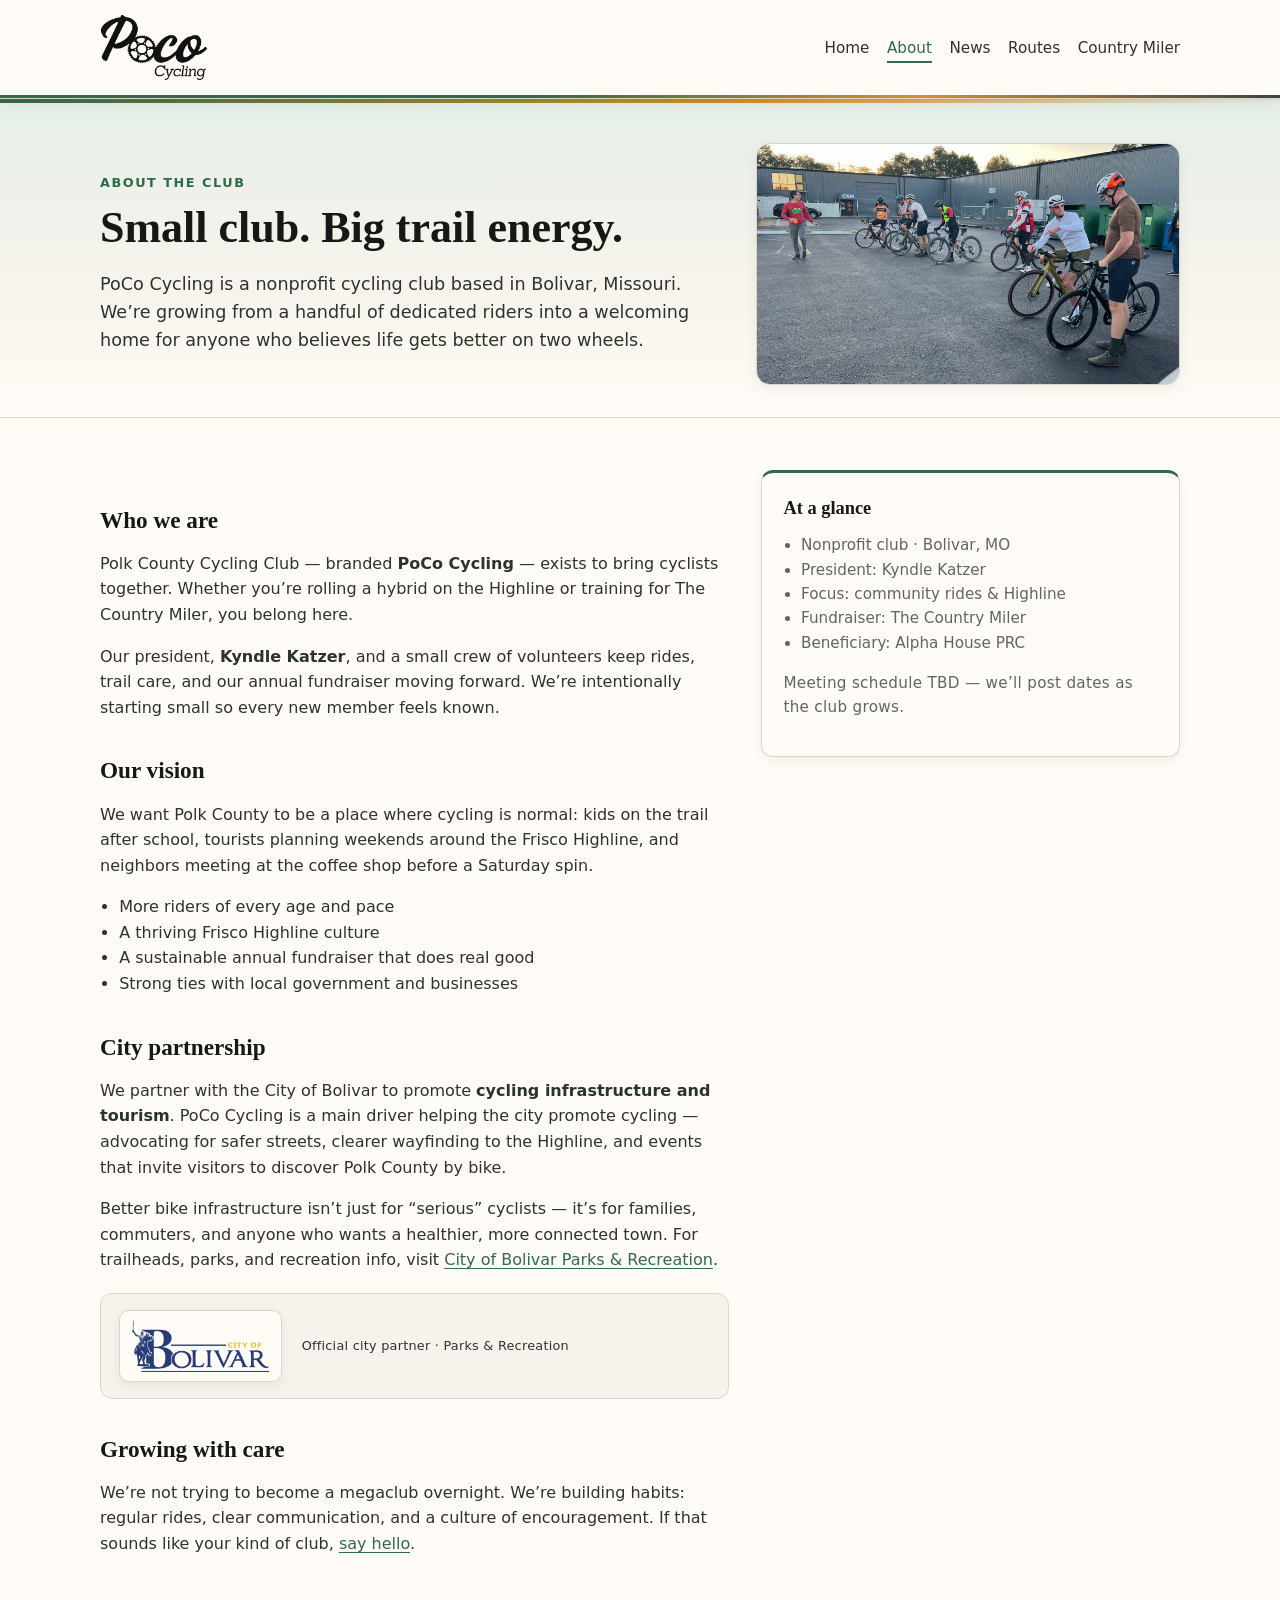
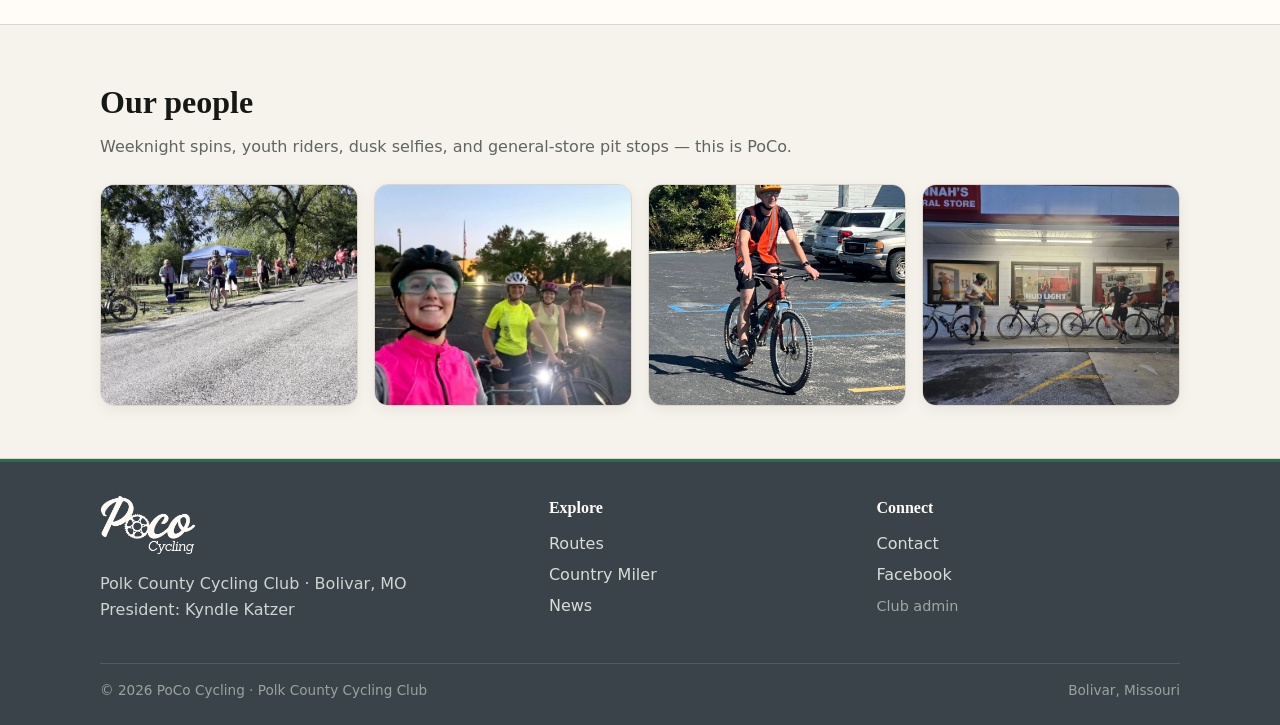
==== commit d3add4bf: "Align Join-deferred copy with Prototyper snapshot Home CTA points to Facebook; About Join button rem" ====
--- a/about.html
+++ b/about.html
@@ -22,7 +22,6 @@
           <li><a href="news.html">News</a></li>
           <li><a href="routes.html">Routes</a></li>
           <li><a href="country-miler.html">Country Miler</a></li>
-          <li><a class="nav-cta" href="contact.html">Contact</a></li>
         </ul>
       </nav>
     </div>
@@ -82,7 +81,6 @@
             <li>Fundraiser: The Country Miler</li>
             <li>Beneficiary: Alpha House PRC</li>
           </ul>
-          <p style="margin-top:1rem"><a class="btn" href="contact.html">Contact us</a></p>
           <p class="meta" style="margin-top:1rem">Meeting schedule TBD — we’ll post dates as the club grows.</p>
         </aside>
       </div>
--- a/css/styles.css
+++ b/css/styles.css
@@ -469,10 +469,17 @@
 .hero-photo-content {
   position: relative;
   z-index: 1;
-  padding: 5.5rem 0 3.75rem;
+  padding: 5.5rem 0 3.75rem; /* no extra inline — .container 2rem gutter matches nav logo */
+  max-width: none; /* don't shrink+center — left edge must match nav logo gutter */
+  margin-inline: auto; /* same as nav .container */
+}
+
+/* keep a readable measure without shifting the left edge */
+.hero-photo-content > .eyebrow,
+.hero-photo-content > h1,
+.hero-photo-content > .lede,
+.hero-photo-content > .cta-row {
   max-width: 40rem;
-  margin-left: 0;
-  margin-right: auto;
 }
 
 .hero-photo .eyebrow {
@@ -2162,3 +2169,82 @@
     padding: 3.25rem 0 2.5rem;
   }
 }
+
+
+/* Lightbox — click-to-enlarge gallery */
+.lightbox {
+  position: fixed;
+  inset: 0;
+  z-index: 10000;
+  display: flex;
+  align-items: center;
+  justify-content: center;
+  background: rgba(12, 10, 8, 0.88);
+  padding: 1.25rem;
+  box-sizing: border-box;
+}
+
+.lightbox:not(.is-open),
+.lightbox[hidden] {
+  display: none;
+}
+
+.lightbox-inner {
+  position: relative;
+  max-width: 100%;
+  max-height: 100%;
+  display: flex;
+  align-items: center;
+  justify-content: center;
+}
+
+.lightbox img {
+  max-width: 92vmin;
+  max-height: 92vmin;
+  width: auto;
+  height: auto;
+  object-fit: contain;
+  border-radius: 4px;
+  box-shadow: 0 8px 40px rgba(0, 0, 0, 0.45);
+  display: block;
+}
+
+.lightbox-close {
+  position: absolute;
+  top: 0.85rem;
+  right: 0.85rem;
+  z-index: 10001;
+  width: 2.5rem;
+  height: 2.5rem;
+  border: 0;
+  border-radius: 999px;
+  background: rgba(255, 252, 247, 0.95);
+  color: #1a1410;
+  font-size: 1.35rem;
+  line-height: 1;
+  cursor: pointer;
+  display: flex;
+  align-items: center;
+  justify-content: center;
+  box-shadow: 0 2px 10px rgba(0, 0, 0, 0.25);
+}
+
+.lightbox-close:hover,
+.lightbox-close:focus-visible {
+  background: #fff;
+  outline: 2px solid var(--barn, #a33);
+  outline-offset: 2px;
+}
+
+.js-lightbox-gallery .photo-frame {
+  cursor: pointer;
+}
+
+.js-lightbox-gallery .photo-frame:focus-visible {
+  outline: 2px solid var(--barn, #a33);
+  outline-offset: 3px;
+}
+
+body.lightbox-open {
+  overflow: hidden;
+}
